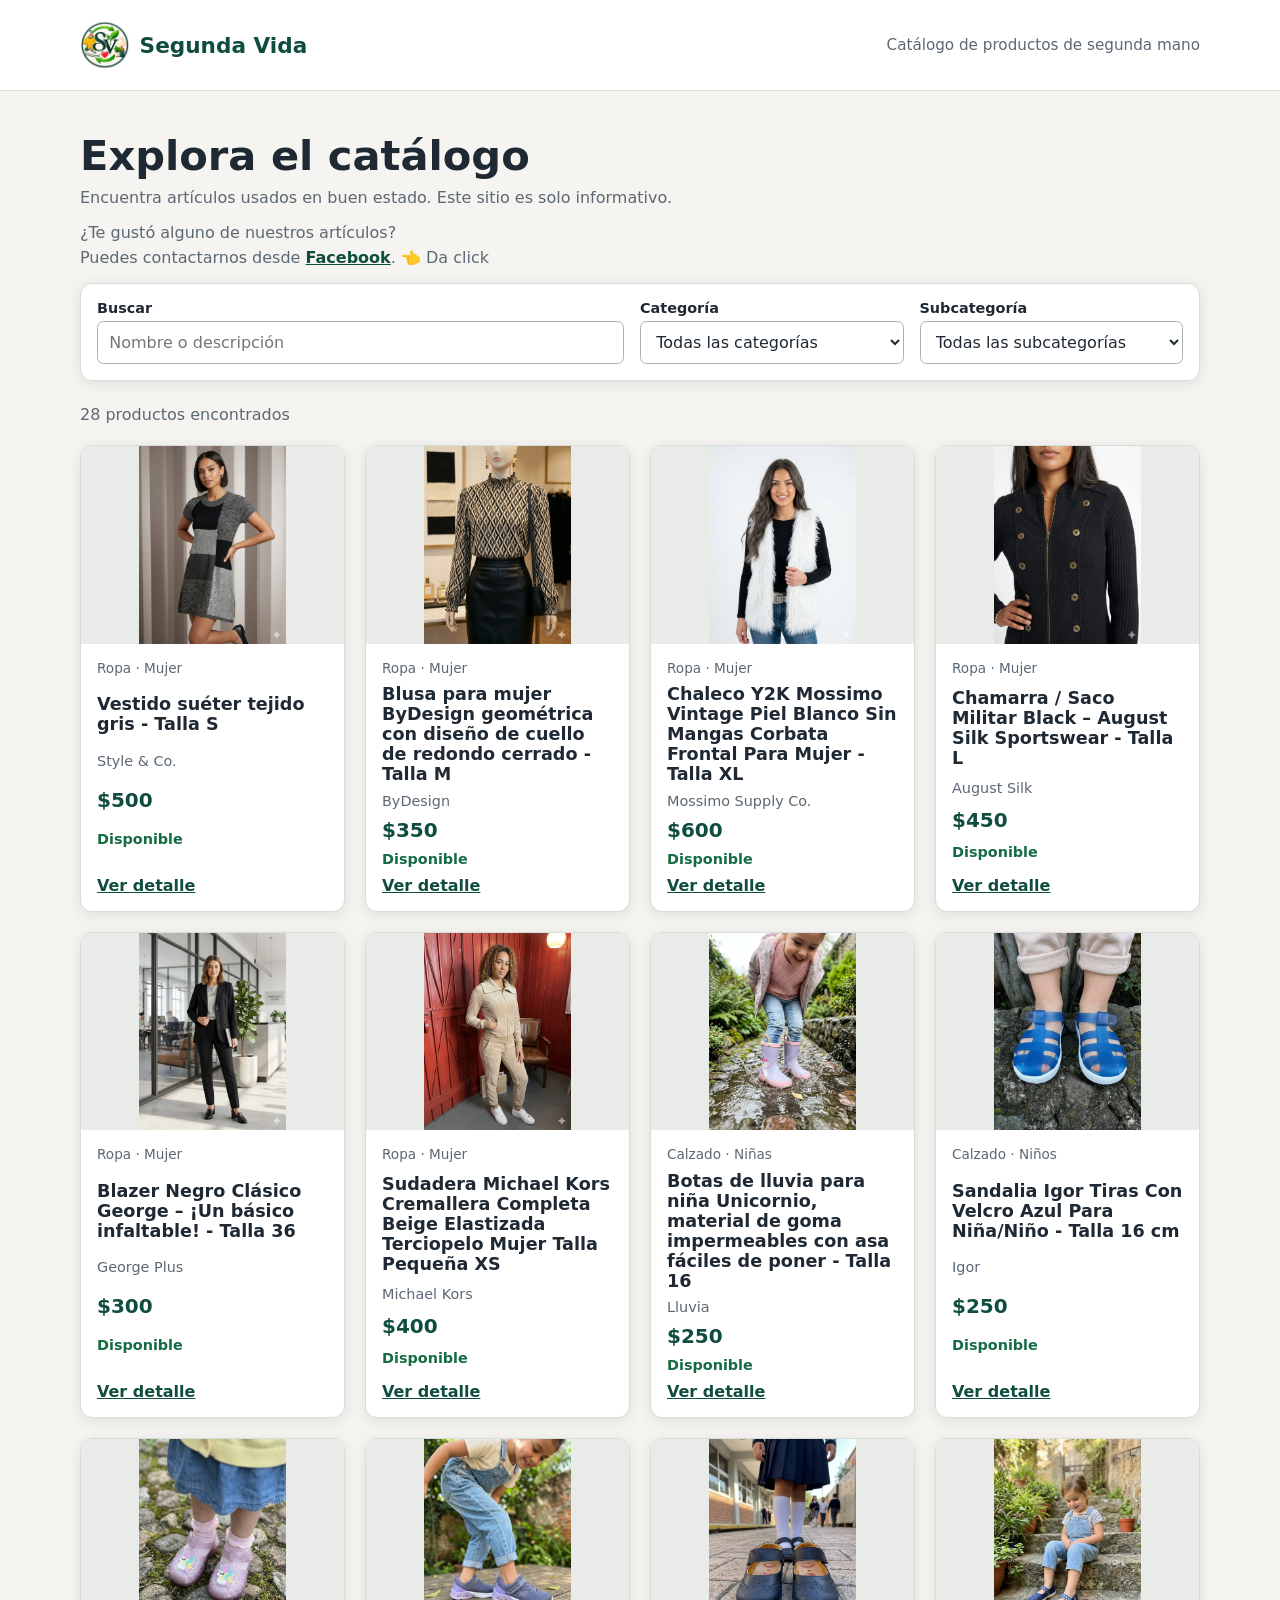
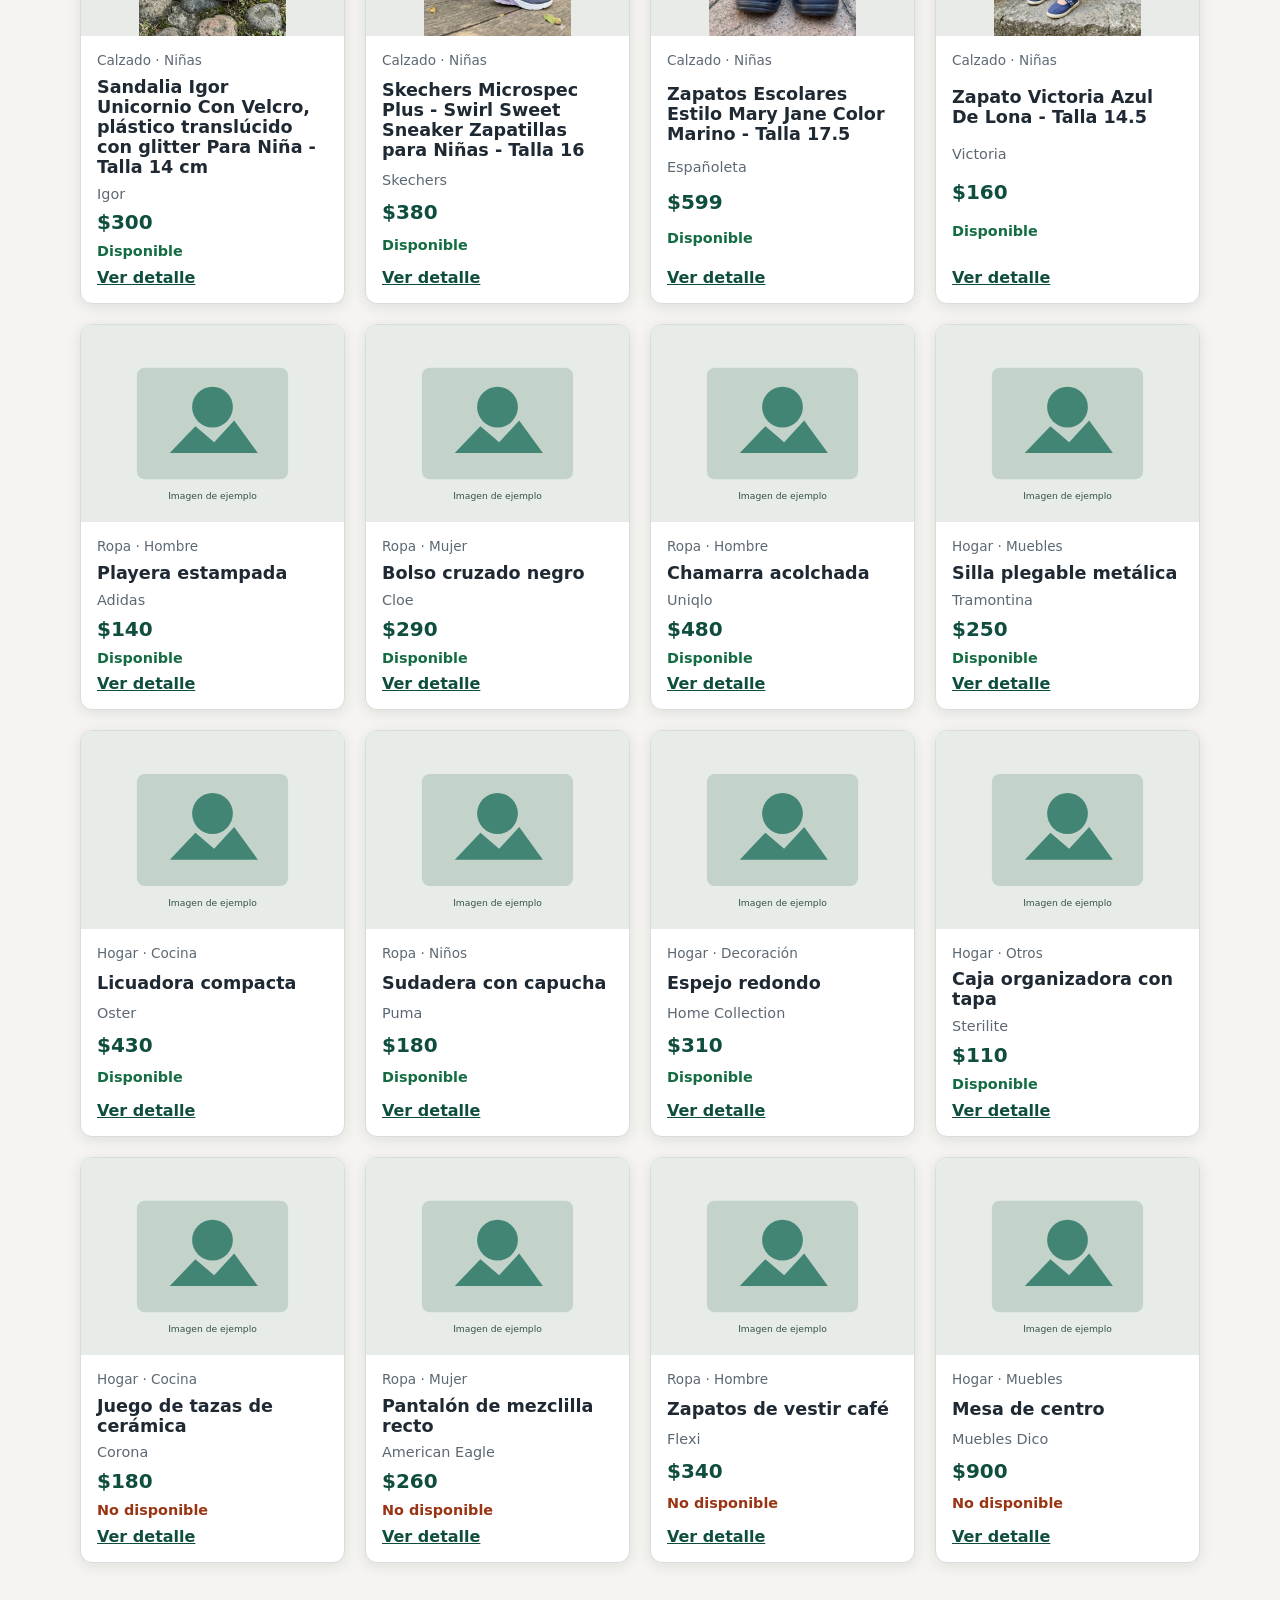
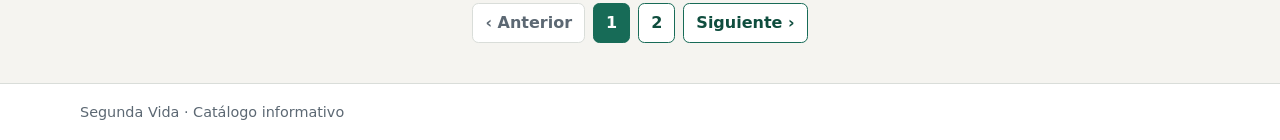
==== index.html @ 4e47a99e "productos" ====
<!doctype html>
<html lang="es">
<head>
  <meta charset="utf-8">
  <meta name="viewport" content="width=device-width, initial-scale=1">
  <title>Segunda Vida | Catálogo</title>
  <link rel="icon" type="image/png" href="images/segunda-vida-favicon-40x40.png">
  <!-- Google tag (gtag.js) -->
  <script async src="https://www.googletagmanager.com/gtag/js?id=G-26D5X0BDH9"></script>
  <script>
    window.dataLayer = window.dataLayer || [];
    function gtag(){dataLayer.push(arguments);}
    gtag('js', new Date());

    gtag('config', 'G-26D5X0BDH9');
  </script>
  <link rel="stylesheet" href="css/styles.css?v=7">
</head>
<body>
<header class="site-header">
  <div class="container header-content">
    <a class="logo brand" href="index.html" aria-label="Segunda Vida, inicio">
      <img src="images/logo4.png" alt="Logo Segunda Vida">
      <span>Segunda Vida</span>
    </a>

    <p class="site-tagline">Catálogo de productos de segunda mano</p>
  </div>
</header>
  <main class="container">
    <section class="catalog-intro" aria-labelledby="catalog-title">
      <h1 id="catalog-title">Explora el catálogo</h1>
      <p>Encuentra artículos usados en buen estado. Este sitio es solo informativo.</p>
      <div id="catalog-contact"></div>
    </section>
    <section class="filters" aria-labelledby="filters-title">
      <h2 id="filters-title" class="visually-hidden">Buscar y filtrar productos</h2>
      <div class="filter-field filter-search"><label for="search">Buscar</label><input id="search" type="search" placeholder="Nombre o descripción" autocomplete="off"></div>
      <div class="filter-field"><label for="category-filter">Categoría</label><select id="category-filter"><option value="">Todas las categorías</option></select></div>
      <div class="filter-field"><label for="subcategory-filter">Subcategoría</label><select id="subcategory-filter"><option value="">Todas las subcategorías</option></select></div>
    </section>
    <p id="results-count" class="results-count" aria-live="polite"></p>
    <section id="product-list" class="product-grid" aria-label="Productos"></section>
    <p id="empty-state" class="empty-state" hidden>No encontramos productos con esos filtros.</p>
    <nav id="pagination" class="pagination" aria-label="Paginación de productos" hidden></nav>
  </main>
  <footer class="site-footer"><div class="container">Segunda Vida · Catálogo informativo</div></footer>
  <script src="js/catalog-data.js?v=7"></script>
  <script src="js/catalog.js?v=7"></script>
</body>
</html>
---- css/styles.css ----
:root { --ink:#1f2933; --muted:#5c6873; --surface:#fff; --background:#f5f4f0; --line:#d9ddd9; --accent:#176b57; --accent-dark:#0f4d3e; --available:#146c43; --unavailable:#9a3412; --radius:.75rem; --shadow:0 3px 14px rgb(31 41 51 / 10%); }
* { box-sizing:border-box; }
html { color:var(--ink); background:var(--background); font-family:system-ui,-apple-system,BlinkMacSystemFont,"Segoe UI",sans-serif; }
body { margin:0; min-width:320px; }
img { display:block; max-width:100%; }
button,input,select { font:inherit; }
.container { width:min(1120px,calc(100% - 2rem)); margin:0 auto; }
.site-header { padding:1.25rem 0; background:var(--surface); border-bottom:1px solid var(--line); }
.header-content { display:flex; gap:1rem; justify-content:space-between; align-items:baseline; flex-wrap:wrap; }
.brand { color:var(--accent-dark); font-size:1.35rem; font-weight:800; text-decoration:none; }
.site-tagline { margin:0; color:var(--muted); font-size:.95rem; }
.catalog-intro { padding:2.5rem 0 1rem; }
h1,h2,h3,p { overflow-wrap:break-word; }
h1 { margin:0 0 .5rem; font-size:clamp(1.8rem,4vw,2.6rem); }
.catalog-intro p { margin:0; color:var(--muted); }
.catalog-intro #catalog-contact { display:grid; gap:.35rem; margin-top:1rem; }
.filters { display:grid; grid-template-columns:2fr 1fr 1fr; gap:1rem; padding:1rem; background:var(--surface); border:1px solid var(--line); border-radius:var(--radius); box-shadow:var(--shadow); }
.filter-field { display:grid; gap:.35rem; }
label { font-size:.9rem; font-weight:700; }
input,select { width:100%; min-height:2.7rem; padding:.55rem .7rem; color:var(--ink); background:var(--surface); border:1px solid #aab4ae; border-radius:.4rem; }
select:disabled { color:var(--muted); background:#eef0ee; }
.results-count { min-height:1.5rem; margin:1.5rem 0 1rem; color:var(--muted); }
.product-grid { display:grid; grid-template-columns:repeat(auto-fill,minmax(220px,1fr)); gap:1.25rem; padding-bottom:2.5rem; }
.product-card { display:flex; flex-direction:column; overflow:hidden; background:var(--surface); border:1px solid var(--line); border-radius:var(--radius); box-shadow:var(--shadow); }
.product-card img { width:100%; aspect-ratio:4/3; object-fit:contain; background:#e9ebe8; }
.card-content { display:grid; gap:.55rem; padding:1rem; height:100%; }
.card-category { margin:0; color:var(--muted); font-size:.85rem; }
.card-title { margin:0; font-size:1.1rem; }
.card-title a { color:inherit; text-decoration:none; }
.product-brand { margin:0; color:var(--muted); font-size:.9rem; }
.price { margin:0; color:var(--accent-dark); font-size:1.25rem; font-weight:800; }
.availability { margin:0; font-size:.9rem; font-weight:700; }
.availability.available { color:var(--available); }
.availability.unavailable { color:var(--unavailable); }
.detail-link { align-self:start; margin-top:auto; color:var(--accent-dark); font-weight:700; }
.empty-state { margin:1rem 0 3rem; padding:1.25rem; background:var(--surface); border-radius:var(--radius); }
.pagination { display:flex; flex-wrap:wrap; justify-content:center; gap:.5rem; margin:0 0 2.5rem; }
.pagination-button { min-height:2.5rem; padding:.45rem .75rem; color:var(--accent-dark); background:var(--surface); border:1px solid var(--accent); border-radius:.4rem; font-weight:700; cursor:pointer; }
.pagination-button:disabled { color:var(--muted); border-color:var(--line); cursor:not-allowed; }
.pagination-button[aria-current="page"] { color:var(--surface); background:var(--accent); }
.site-footer { padding:1.25rem 0; color:var(--muted); background:var(--surface); border-top:1px solid var(--line); font-size:.9rem; }
.product-page { padding-top:1.5rem; padding-bottom:3rem; }
.back-link { display:inline-block; margin-bottom:1.5rem; color:var(--accent-dark); font-weight:700; }
.product-detail { display:grid; grid-template-columns:minmax(0,1.15fr) minmax(260px,.85fr); gap:2rem; padding:1.25rem; background:var(--surface); border:1px solid var(--line); border-radius:var(--radius); box-shadow:var(--shadow); }
.product-info h1 { font-size:clamp(1.7rem,4vw,2.35rem); }
.product-info .price { margin:.75rem 0; font-size:1.55rem; }
.description { line-height:1.6; }
.product-meta { display:grid; gap:.65rem; padding:0; margin:1.5rem 0 0; list-style:none; }
.product-meta strong { display:inline-block; min-width:7rem; }
.product-facebook-link { color:var(--accent-dark); font-weight:700; }
.product-facebook-link[aria-disabled="true"] { color:var(--muted); cursor:not-allowed; }
.product-contact { display:grid; gap:.35rem; margin-top:1.5rem; padding-top:1.25rem; border-top:1px solid var(--line); }
.product-contact p { margin:0; font-weight:700; }
.product-contact a,.catalog-intro #catalog-contact a { color:var(--accent-dark); font-weight:700; }
.not-found { padding:1.5rem; background:var(--surface); border:1px solid var(--line); border-radius:var(--radius); }
.carousel { position:relative; user-select:none; touch-action:pan-y; }
.carousel-image { width:100%; aspect-ratio:4/3; object-fit:contain; background:#e9ebe8; border-radius:.5rem; }
.carousel-controls { display:flex; justify-content:space-between; gap:1rem; margin-top:.75rem; }
.carousel-button,.indicator { cursor:pointer; }
.carousel-button { min-height:2.75rem; padding:.5rem .85rem; color:var(--accent-dark); background:var(--surface); border:1px solid var(--accent); border-radius:.4rem; font-weight:700; }
.carousel-indicators { display:flex; flex-wrap:wrap; justify-content:center; gap:.45rem; margin-top:.85rem; }
.indicator { width:.8rem; height:.8rem; padding:0; background:#b6c0bb; border:0; border-radius:50%; }
.indicator[aria-current="true"] { background:var(--accent); transform:scale(1.2); }
:focus-visible { outline:3px solid #e18c24; outline-offset:3px; }
.visually-hidden { position:absolute; width:1px; height:1px; padding:0; margin:-1px; overflow:hidden; clip:rect(0,0,0,0); white-space:nowrap; border:0; }
.logo {
    display: flex;
    align-items: center;
    gap: .6rem;
    text-decoration: none;
}

.logo img {
    width: 50px;
    height: 50px;
    object-fit: contain;
}

.logo span {
    font-weight: 700;
}

.header-content {
    display: flex;
    align-items: center;
    justify-content: space-between;
}

.site-tagline {
    margin: 0;
}
@media (max-width:700px) { .filters,.product-detail { grid-template-columns:1fr; }.header-content { align-items:flex-start; flex-direction:column; gap:.25rem; }.product-detail { gap:1.5rem; } }
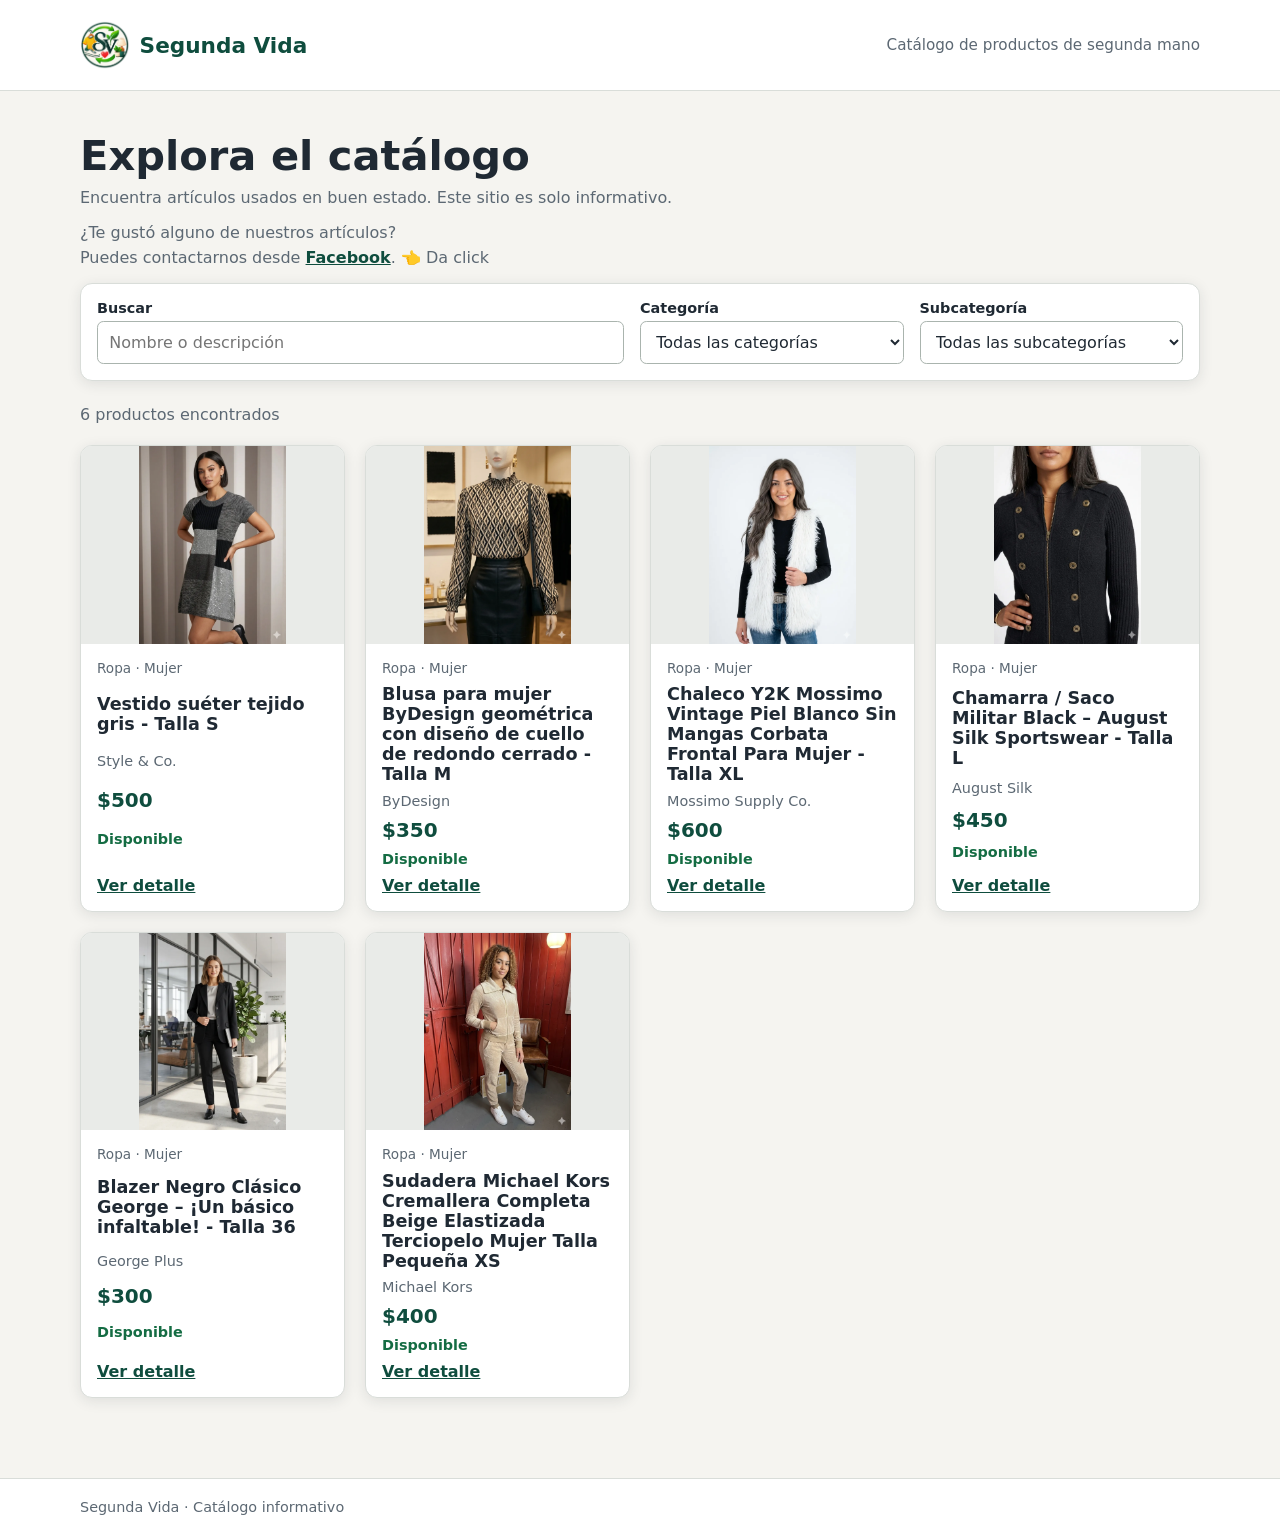
==== commit 6892625e: "productos" ====
--- a/index.html
+++ b/index.html
@@ -14,7 +14,7 @@
 
     gtag('config', 'G-26D5X0BDH9');
   </script>
-  <link rel="stylesheet" href="css/styles.css?v=7">
+  <link rel="stylesheet" href="css/styles.css?v=8">
 </head>
 <body>
 <header class="site-header">
@@ -45,7 +45,7 @@
     <nav id="pagination" class="pagination" aria-label="Paginación de productos" hidden></nav>
   </main>
   <footer class="site-footer"><div class="container">Segunda Vida · Catálogo informativo</div></footer>
-  <script src="js/catalog-data.js?v=7"></script>
-  <script src="js/catalog.js?v=7"></script>
+  <script src="js/catalog-data.js?v=8"></script>
+  <script src="js/catalog.js?v=8"></script>
 </body>
 </html>
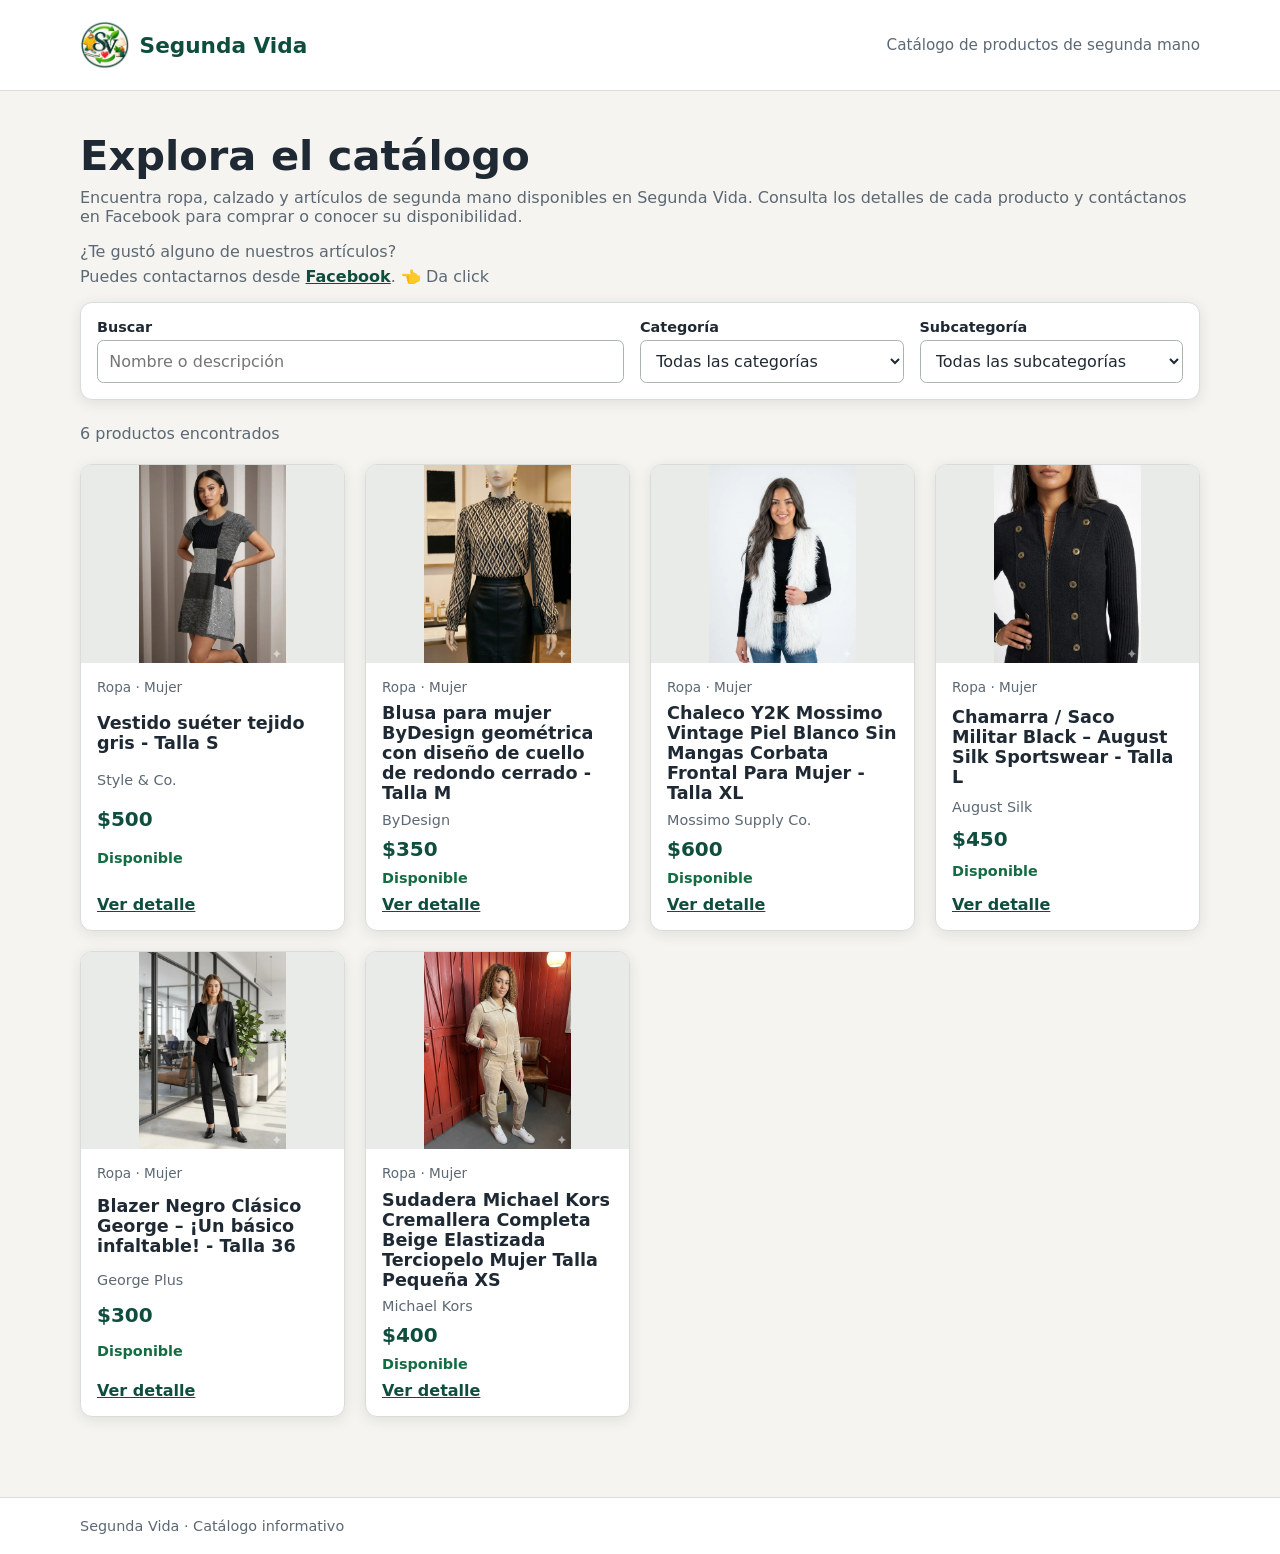
==== commit 4fcd67c7: "productos" ====
--- a/index.html
+++ b/index.html
@@ -3,8 +3,27 @@
 <head>
   <meta charset="utf-8">
   <meta name="viewport" content="width=device-width, initial-scale=1">
-  <title>Segunda Vida | Catálogo</title>
+
+  <title>Segunda Vida | Ropa, calzado y artículos de segunda mano</title>
+
+  <meta
+          name="description"
+          content="Segunda Vida: catálogo de ropa, calzado y artículos de segunda mano. Consulta productos disponibles y contáctanos en Facebook para comprar."
+  >
+
+  <link rel="canonical" href="https://reyko.site/">
+
   <link rel="icon" type="image/png" href="images/segunda-vida-favicon-40x40.png">
+
+  <!-- Open Graph -->
+  <meta property="og:type" content="website">
+  <meta property="og:site_name" content="Segunda Vida">
+  <meta property="og:title" content="Segunda Vida | Ropa, calzado y artículos de segunda mano">
+  <meta property="og:description" content="Catálogo de ropa, calzado y artículos de segunda mano. Consulta productos disponibles y contáctanos en Facebook.">
+  <meta property="og:url" content="https://reyko.site/">
+  <meta property="og:image" content="https://reyko.site/images/logo4.png">
+  <meta property="og:locale" content="es_MX">
+
   <!-- Google tag (gtag.js) -->
   <script async src="https://www.googletagmanager.com/gtag/js?id=G-26D5X0BDH9"></script>
   <script>
@@ -14,8 +33,10 @@
 
     gtag('config', 'G-26D5X0BDH9');
   </script>
+
   <link rel="stylesheet" href="css/styles.css?v=8">
 </head>
+
 <body>
 <header class="site-header">
   <div class="container header-content">
@@ -27,25 +48,60 @@
     <p class="site-tagline">Catálogo de productos de segunda mano</p>
   </div>
 </header>
-  <main class="container">
-    <section class="catalog-intro" aria-labelledby="catalog-title">
-      <h1 id="catalog-title">Explora el catálogo</h1>
-      <p>Encuentra artículos usados en buen estado. Este sitio es solo informativo.</p>
-      <div id="catalog-contact"></div>
-    </section>
-    <section class="filters" aria-labelledby="filters-title">
-      <h2 id="filters-title" class="visually-hidden">Buscar y filtrar productos</h2>
-      <div class="filter-field filter-search"><label for="search">Buscar</label><input id="search" type="search" placeholder="Nombre o descripción" autocomplete="off"></div>
-      <div class="filter-field"><label for="category-filter">Categoría</label><select id="category-filter"><option value="">Todas las categorías</option></select></div>
-      <div class="filter-field"><label for="subcategory-filter">Subcategoría</label><select id="subcategory-filter"><option value="">Todas las subcategorías</option></select></div>
-    </section>
-    <p id="results-count" class="results-count" aria-live="polite"></p>
-    <section id="product-list" class="product-grid" aria-label="Productos"></section>
-    <p id="empty-state" class="empty-state" hidden>No encontramos productos con esos filtros.</p>
-    <nav id="pagination" class="pagination" aria-label="Paginación de productos" hidden></nav>
-  </main>
-  <footer class="site-footer"><div class="container">Segunda Vida · Catálogo informativo</div></footer>
-  <script src="js/catalog-data.js?v=8"></script>
-  <script src="js/catalog.js?v=8"></script>
+
+<main class="container">
+  <section class="catalog-intro" aria-labelledby="catalog-title">
+    <h1 id="catalog-title">Explora el catálogo</h1>
+    <p>
+      Encuentra ropa, calzado y artículos de segunda mano disponibles en Segunda Vida.
+      Consulta los detalles de cada producto y contáctanos en Facebook para comprar
+      o conocer su disponibilidad.
+    </p>
+    <div id="catalog-contact"></div>
+  </section>
+
+  <section class="filters" aria-labelledby="filters-title">
+    <h2 id="filters-title" class="visually-hidden">Buscar y filtrar productos</h2>
+
+    <div class="filter-field filter-search">
+      <label for="search">Buscar</label>
+      <input id="search" type="search" placeholder="Nombre o descripción" autocomplete="off">
+    </div>
+
+    <div class="filter-field">
+      <label for="category-filter">Categoría</label>
+      <select id="category-filter">
+        <option value="">Todas las categorías</option>
+      </select>
+    </div>
+
+    <div class="filter-field">
+      <label for="subcategory-filter">Subcategoría</label>
+      <select id="subcategory-filter">
+        <option value="">Todas las subcategorías</option>
+      </select>
+    </div>
+  </section>
+
+  <p id="results-count" class="results-count" aria-live="polite"></p>
+
+  <section id="product-list" class="product-grid" aria-label="Productos"></section>
+
+  <p id="empty-state" class="empty-state" hidden>
+    No encontramos productos con esos filtros.
+  </p>
+
+  <nav id="pagination" class="pagination" aria-label="Paginación de productos" hidden></nav>
+</main>
+
+<footer class="site-footer">
+  <div class="container">
+    Segunda Vida · Catálogo informativo
+  </div>
+</footer>
+
+<script src="js/catalog-data.js?v=8"></script>
+<script src="js/catalog.js?v=8"></script>
+
 </body>
-</html>
+</html>
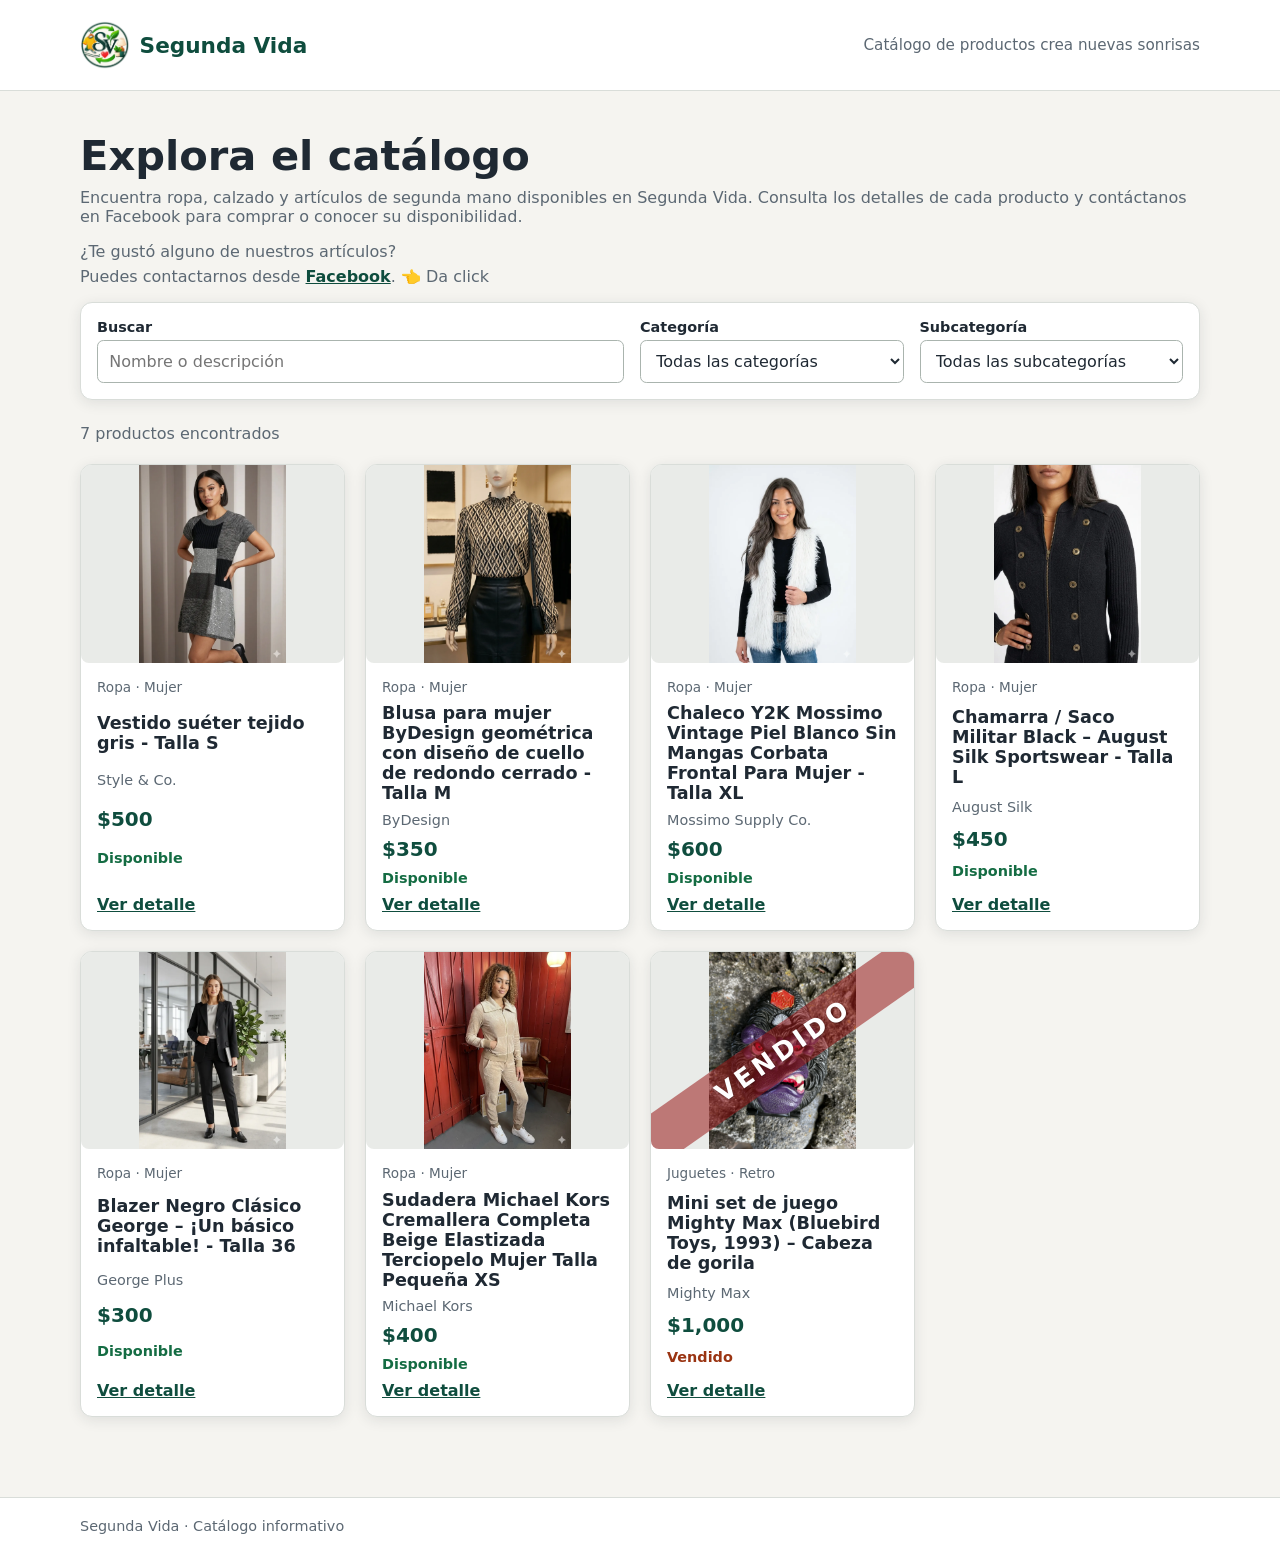
==== commit 9ddb4d77: "gorila" ====
--- a/index.html
+++ b/index.html
@@ -34,7 +34,7 @@
     gtag('config', 'G-26D5X0BDH9');
   </script>
 
-  <link rel="stylesheet" href="css/styles.css?v=8">
+  <link rel="stylesheet" href="css/styles.css?v=10">
 </head>
 
 <body>
@@ -45,7 +45,7 @@
       <span>Segunda Vida</span>
     </a>
 
-    <p class="site-tagline">Catálogo de productos de segunda mano</p>
+    <p class="site-tagline">Catálogo de productos crea nuevas sonrisas</p>
   </div>
 </header>
 
@@ -100,8 +100,8 @@
   </div>
 </footer>
 
-<script src="js/catalog-data.js?v=8"></script>
-<script src="js/catalog.js?v=8"></script>
+<script src="js/catalog-data.js?v=10"></script>
+<script src="js/catalog.js?v=10"></script>
 
 </body>
 </html>
--- a/css/styles.css
+++ b/css/styles.css
@@ -23,6 +23,8 @@
 .product-grid { display:grid; grid-template-columns:repeat(auto-fill,minmax(220px,1fr)); gap:1.25rem; padding-bottom:2.5rem; }
 .product-card { display:flex; flex-direction:column; overflow:hidden; background:var(--surface); border:1px solid var(--line); border-radius:var(--radius); box-shadow:var(--shadow); }
 .product-card img { width:100%; aspect-ratio:4/3; object-fit:contain; background:#e9ebe8; }
+.product-image-frame { position:relative; overflow:hidden; flex-shrink:0; border-radius:.5rem; }
+.product-image-frame.is-sold::after { content:"Vendido"; position:absolute; top:50%; left:50%; width:150%; padding:.55rem 0; transform:translate(-50%,-50%) rotate(-35deg); background:rgb(153 27 27 / 55%); color:#fff; text-align:center; text-transform:uppercase; font-size:clamp(1rem,3vw,1.6rem); font-weight:800; letter-spacing:.15em; text-shadow:0 1px 2px rgb(0 0 0 / 35%); pointer-events:none; }
 .card-content { display:grid; gap:.55rem; padding:1rem; height:100%; }
 .card-category { margin:0; color:var(--muted); font-size:.85rem; }
 .card-title { margin:0; font-size:1.1rem; }
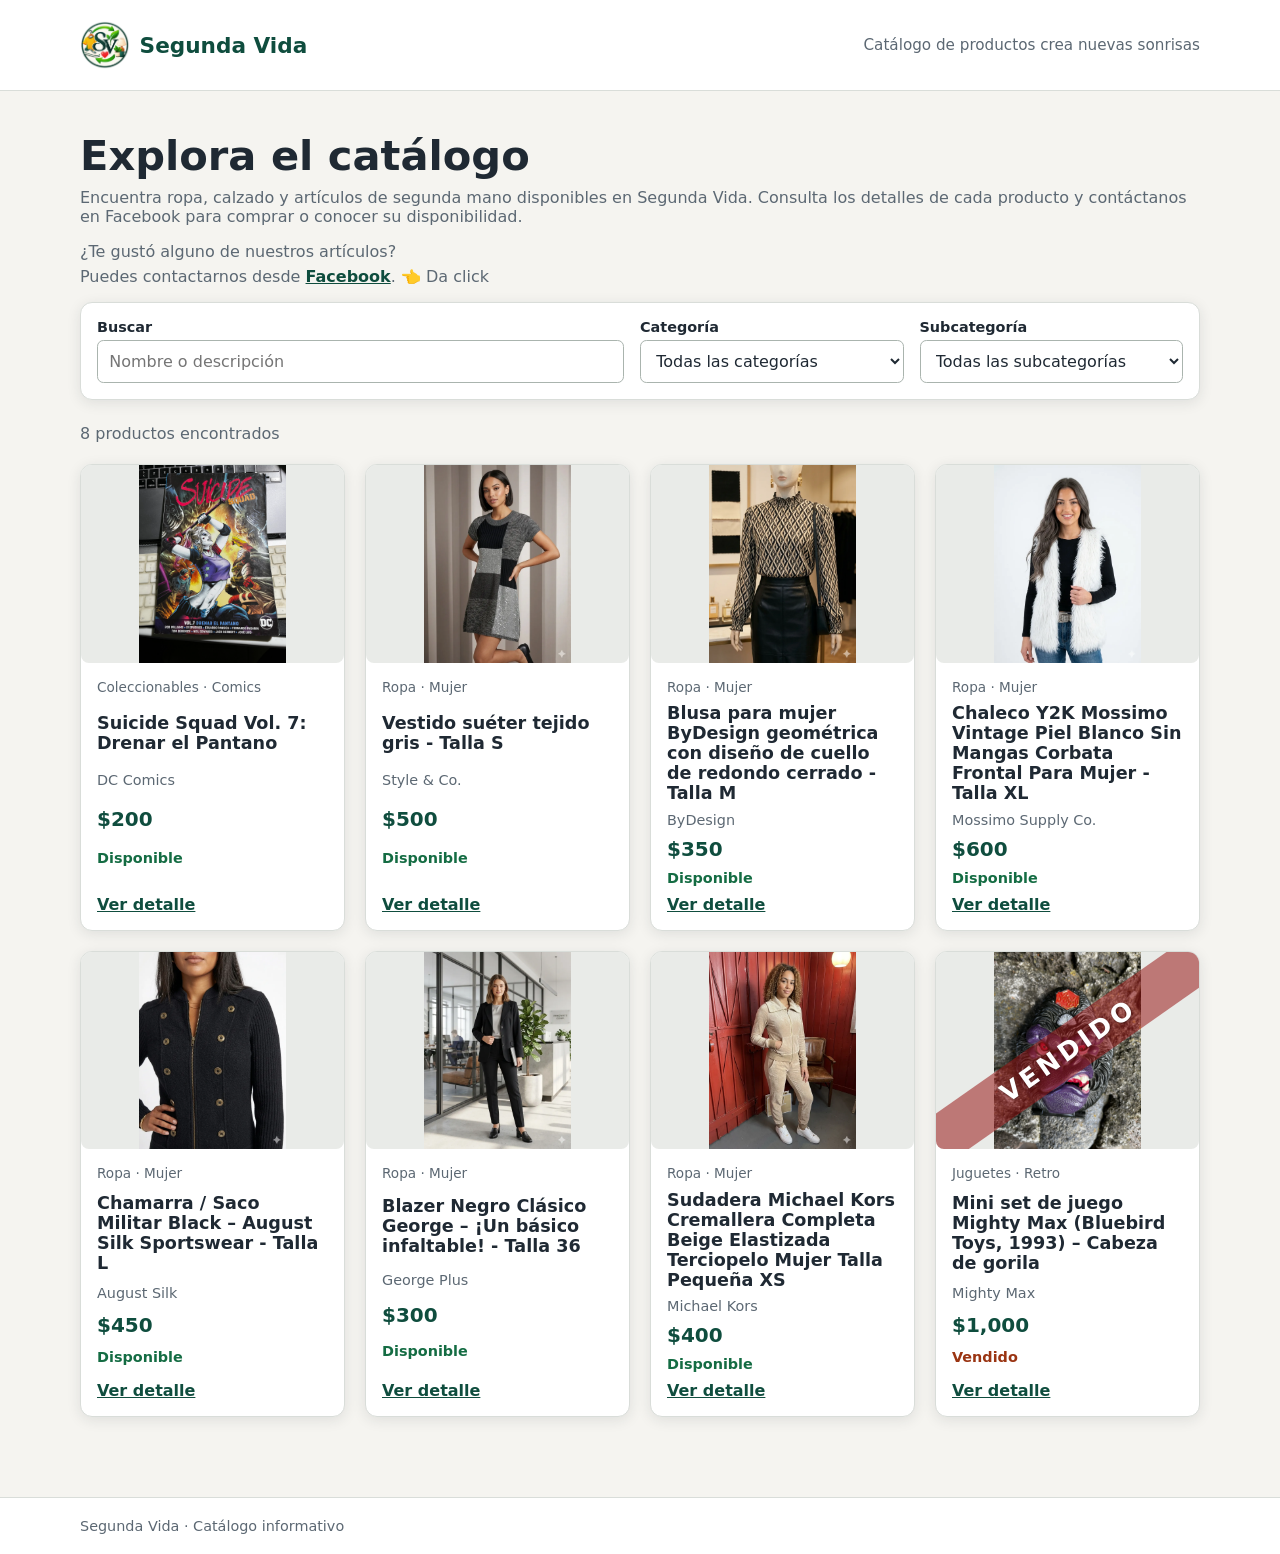
==== commit 2f819ce7: "por pagina" ====
--- a/index.html
+++ b/index.html
@@ -101,7 +101,7 @@
 </footer>
 
 <script src="js/catalog-data.js?v=10"></script>
-<script src="js/catalog.js?v=10"></script>
+<script src="js/catalog.js?v=11"></script>
 
 </body>
 </html>
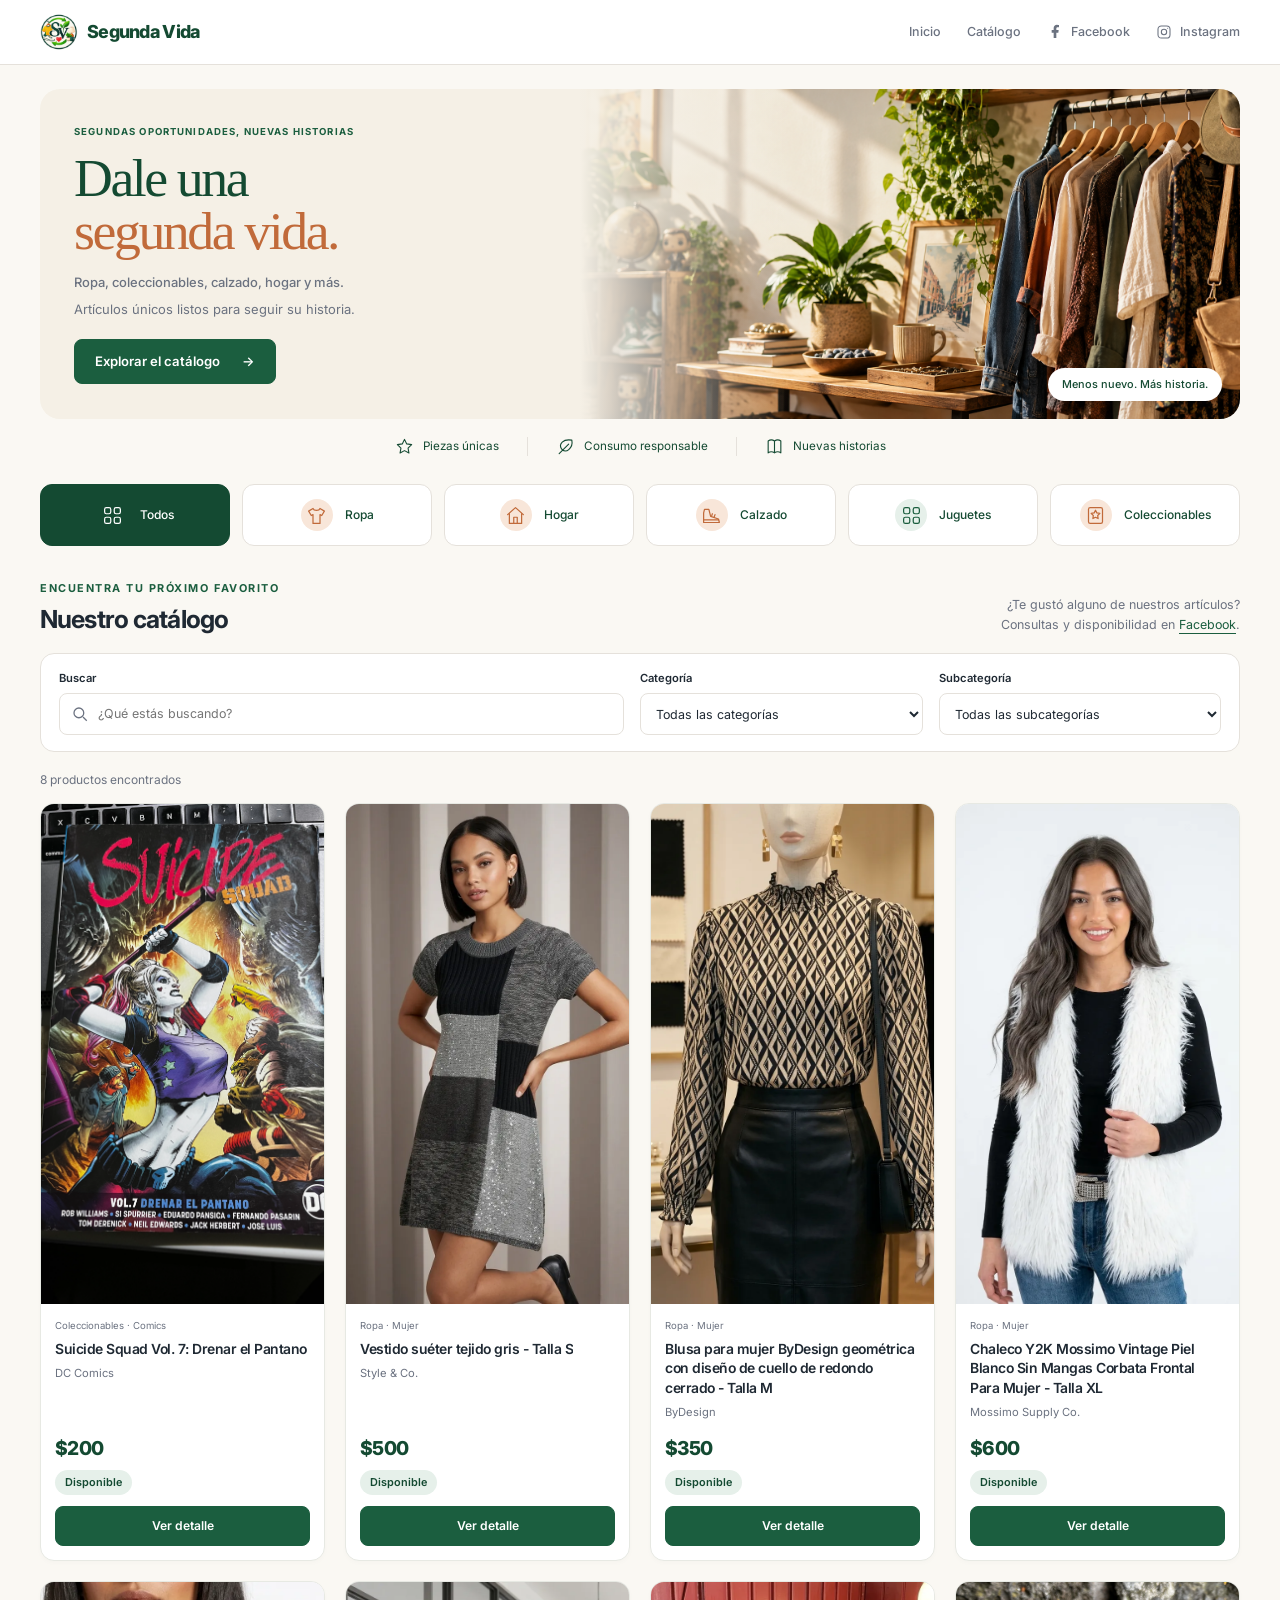
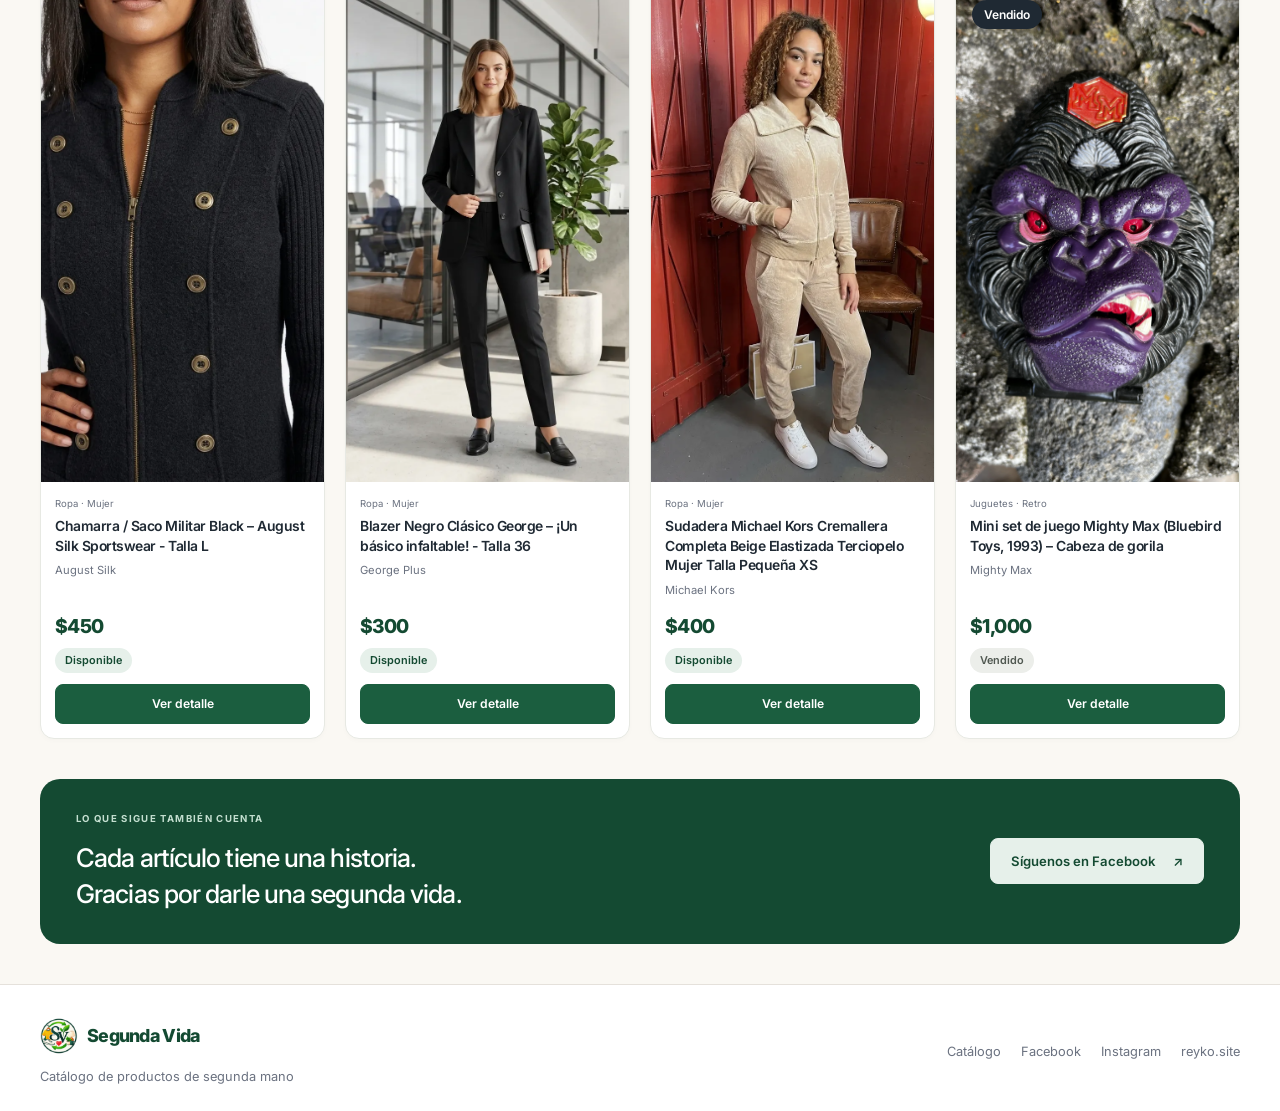
==== commit 2d488867: "rediseño" ====
--- a/index.html
+++ b/index.html
@@ -13,7 +13,7 @@
 
   <link rel="canonical" href="https://reyko.site/">
 
-  <link rel="icon" type="image/png" href="images/segunda-vida-favicon-40x40.png">
+  <link rel="icon" type="image/png" href="/images/segunda-vida-favicon-40x40.png">
 
   <!-- Open Graph -->
   <meta property="og:type" content="website">
@@ -34,38 +34,39 @@
     gtag('config', 'G-26D5X0BDH9');
   </script>
 
-  <link rel="stylesheet" href="css/styles.css?v=10">
+  <link rel="stylesheet" href="/css/styles.css?v=21">
+  <link rel="preconnect" href="https://fonts.googleapis.com">
+  <link rel="preconnect" href="https://fonts.gstatic.com" crossorigin>
+  <link href="https://fonts.googleapis.com/css2?family=Inter:wght@400;500;600;700;800&display=swap" rel="stylesheet">
+  <script src="/js/layout.js?v=15" defer></script>
 </head>
 
-<body>
-<header class="site-header">
-  <div class="container header-content">
-    <a class="logo brand" href="index.html" aria-label="Segunda Vida, inicio">
-      <img src="images/logo4.png" alt="Logo Segunda Vida">
-      <span>Segunda Vida</span>
-    </a>
+<body class="home">
+<div id="site-header"></div>
 
-    <p class="site-tagline">Catálogo de productos crea nuevas sonrisas</p>
-  </div>
-</header>
-
-<main class="container">
+<main id="contenido" class="container">
   <section class="catalog-intro" aria-labelledby="catalog-title">
-    <h1 id="catalog-title">Explora el catálogo</h1>
-    <p>
-      Encuentra ropa, calzado y artículos de segunda mano disponibles en Segunda Vida.
-      Consulta los detalles de cada producto y contáctanos en Facebook para comprar
-      o conocer su disponibilidad.
-    </p>
-    <div id="catalog-contact"></div>
+    <div class="hero-copy"><p class="eyebrow">SEGUNDAS OPORTUNIDADES, NUEVAS HISTORIAS</p>
+      <h1 id="catalog-title">Dale una<br><span>segunda vida.</span></h1>
+      <p class="hero-subtitle">Ropa, coleccionables, calzado, hogar y más.</p>
+      <p>Artículos únicos listos para seguir su historia.</p>
+      <a class="button" href="#catalogo">Explorar el catálogo <span aria-hidden="true">→</span></a>
+    </div>
+    <div class="hero-visual"><img src="/images/hero.png" alt="Ropa en rack, plantas, accesorios y objetos decorativos en un ambiente de segunda mano" width="1937" height="812"><span class="hero-note">Menos nuevo. Más historia.</span></div>
   </section>
+  <div class="benefits" data-site-benefits></div>
+  <section class="category-showcase" aria-label="Filtrar por categoría" hidden>
+    <ul id="category-shortcuts"></ul>
+    <template id="category-icons"><svg data-category-icon="Ropa" viewBox="0 0 24 24" fill="none" stroke="currentColor" stroke-width="1.4" stroke-linecap="round" stroke-linejoin="round"><path d="m8 4-5 3 3 5 2-1v10h8V11l2 1 3-5-5-3c-1 3-7 3-8 0Z"/></svg><svg data-category-icon="Calzado" viewBox="0 0 24 24" fill="none" stroke="currentColor" stroke-width="1.4" stroke-linecap="round" stroke-linejoin="round"><path d="M4 5h5l2 8 9 3 1 4H3V9Z"/><path d="m12 13 1-3m2 4 1-3M3 17h17"/></svg><svg data-category-icon="Coleccionables" viewBox="0 0 24 24" fill="none" stroke="currentColor" stroke-width="1.4" stroke-linecap="round" stroke-linejoin="round"><rect x="4" y="3" width="16" height="18" rx="2"/><path d="m12 6 1.5 3 3.5.5-2.5 2.5.5 3.5-3-1.5-3 1.5.5-3.5L7 9.5l3.5-.5Z"/></svg><svg data-category-icon="Hogar" viewBox="0 0 24 24" fill="none" stroke="currentColor" stroke-width="1.4" stroke-linecap="round" stroke-linejoin="round"><path d="m3 11 9-8 9 8M5 10v11h14V10M10 21v-7h4v7"/></svg><svg data-category-icon="default" viewBox="0 0 24 24" fill="none" stroke="currentColor" stroke-width="1.4" stroke-linecap="round" stroke-linejoin="round"><rect x="3" y="3" width="7" height="7" rx="2"/><rect x="14" y="3" width="7" height="7" rx="2"/><rect x="3" y="14" width="7" height="7" rx="2"/><rect x="14" y="14" width="7" height="7" rx="2"/></svg></template>
+  </section>
+  <div class="catalog-heading" id="catalogo" tabindex="-1"><div><p class="eyebrow">ENCUENTRA TU PRÓXIMO FAVORITO</p><h2>Nuestro catálogo</h2></div><div id="catalog-contact"></div></div>
 
   <section class="filters" aria-labelledby="filters-title">
     <h2 id="filters-title" class="visually-hidden">Buscar y filtrar productos</h2>
 
     <div class="filter-field filter-search">
       <label for="search">Buscar</label>
-      <input id="search" type="search" placeholder="Nombre o descripción" autocomplete="off">
+      <div class="search-control"><svg viewBox="0 0 24 24" fill="none" stroke="currentColor" stroke-width="1.7" aria-hidden="true"><circle cx="10.5" cy="10.5" r="6.5"/><path d="m16 16 5 5"/></svg><input id="search" type="search" placeholder="¿Qué estás buscando?" autocomplete="off"></div>
     </div>
 
     <div class="filter-field">
@@ -92,16 +93,17 @@
   </p>
 
   <nav id="pagination" class="pagination" aria-label="Paginación de productos" hidden></nav>
+  <section class="brand-story" aria-labelledby="brand-story-title">
+    <div><p class="eyebrow">LO QUE SIGUE TAMBIÉN CUENTA</p><h2 id="brand-story-title">Cada artículo tiene una historia.<br>Gracias por darle una segunda vida.</h2></div>
+    <a class="button button-light" data-social="facebookUrl" target="_blank" rel="noopener noreferrer">Síguenos en Facebook <span aria-hidden="true">↗</span></a>
+  </section>
 </main>
 
-<footer class="site-footer">
-  <div class="container">
-    Segunda Vida · Catálogo informativo
-  </div>
-</footer>
+<div id="site-footer"></div>
 
-<script src="js/catalog-data.js?v=10"></script>
-<script src="js/catalog.js?v=11"></script>
+<script src="/js/catalog-data.js?v=14"></script>
+<script src="/js/catalog.js?v=21"></script>
+
 
 </body>
 </html>
--- a/css/styles.css
+++ b/css/styles.css
@@ -1,94 +1,269 @@
-:root { --ink:#1f2933; --muted:#5c6873; --surface:#fff; --background:#f5f4f0; --line:#d9ddd9; --accent:#176b57; --accent-dark:#0f4d3e; --available:#146c43; --unavailable:#9a3412; --radius:.75rem; --shadow:0 3px 14px rgb(31 41 51 / 10%); }
+/* Variables */
+:root { --brand:#145c49; --brand-dark:#0f493b; --brand-light:#e8f3ee; --background:#f6f4ef; --surface:#fff; --text:#202830; --text-muted:#66707a; --border:#dfe3df; --radius-sm:8px; --radius-md:14px; --radius-lg:20px; --shadow:0 6px 20px rgb(32 40 48 / 5%); }
+/* Paleta del home: las fichas conservan su tema actual. */
+.home {
+  --brand:#1B5E3F;
+  --brand-dark:#144A32;
+  --brand-light:#E6F0EA;
+  --accent:#C16A3A;
+  --accent-light:#F8E6D9;
+  --background:#FAF8F3;
+  --surface:#FFFFFF;
+  --text:#1F2933;
+  --text-muted:#6B7280;
+  --border:#E5E1DB;
+  --hero-background:#F5F0E6;
+  --hero-transparent:rgb(245 240 230 / 0%);
+  --hero-font:Georgia,"Times New Roman",serif;
+  --hero-label-shadow:0 3px 12px rgb(31 41 51 / 7%);
+  background:var(--background);
+  color:var(--text);
+}
+/* Reset and base */
 * { box-sizing:border-box; }
-html { color:var(--ink); background:var(--background); font-family:system-ui,-apple-system,BlinkMacSystemFont,"Segoe UI",sans-serif; }
-body { margin:0; min-width:320px; }
+html { color:var(--text); background:var(--background); font-family:Inter,system-ui,sans-serif; scroll-padding-top:100px; }
+body { margin:0; line-height:1.6; }
 img { display:block; max-width:100%; }
+a { color:var(--brand); text-underline-offset:4px; }
 button,input,select { font:inherit; }
-.container { width:min(1120px,calc(100% - 2rem)); margin:0 auto; }
-.site-header { padding:1.25rem 0; background:var(--surface); border-bottom:1px solid var(--line); }
-.header-content { display:flex; gap:1rem; justify-content:space-between; align-items:baseline; flex-wrap:wrap; }
-.brand { color:var(--accent-dark); font-size:1.35rem; font-weight:800; text-decoration:none; }
-.site-tagline { margin:0; color:var(--muted); font-size:.95rem; }
-.catalog-intro { padding:2.5rem 0 1rem; }
-h1,h2,h3,p { overflow-wrap:break-word; }
-h1 { margin:0 0 .5rem; font-size:clamp(1.8rem,4vw,2.6rem); }
-.catalog-intro p { margin:0; color:var(--muted); }
-.catalog-intro #catalog-contact { display:grid; gap:.35rem; margin-top:1rem; }
-.filters { display:grid; grid-template-columns:2fr 1fr 1fr; gap:1rem; padding:1rem; background:var(--surface); border:1px solid var(--line); border-radius:var(--radius); box-shadow:var(--shadow); }
-.filter-field { display:grid; gap:.35rem; }
-label { font-size:.9rem; font-weight:700; }
-input,select { width:100%; min-height:2.7rem; padding:.55rem .7rem; color:var(--ink); background:var(--surface); border:1px solid #aab4ae; border-radius:.4rem; }
-select:disabled { color:var(--muted); background:#eef0ee; }
-.results-count { min-height:1.5rem; margin:1.5rem 0 1rem; color:var(--muted); }
-.product-grid { display:grid; grid-template-columns:repeat(auto-fill,minmax(220px,1fr)); gap:1.25rem; padding-bottom:2.5rem; }
-.product-card { display:flex; flex-direction:column; overflow:hidden; background:var(--surface); border:1px solid var(--line); border-radius:var(--radius); box-shadow:var(--shadow); }
-.product-card img { width:100%; aspect-ratio:4/3; object-fit:contain; background:#e9ebe8; }
-.product-image-frame { position:relative; overflow:hidden; flex-shrink:0; border-radius:.5rem; }
-.product-image-frame.is-sold::after { content:"Vendido"; position:absolute; top:50%; left:50%; width:150%; padding:.55rem 0; transform:translate(-50%,-50%) rotate(-35deg); background:rgb(153 27 27 / 55%); color:#fff; text-align:center; text-transform:uppercase; font-size:clamp(1rem,3vw,1.6rem); font-weight:800; letter-spacing:.15em; text-shadow:0 1px 2px rgb(0 0 0 / 35%); pointer-events:none; }
-.card-content { display:grid; gap:.55rem; padding:1rem; height:100%; }
-.card-category { margin:0; color:var(--muted); font-size:.85rem; }
-.card-title { margin:0; font-size:1.1rem; }
-.card-title a { color:inherit; text-decoration:none; }
-.product-brand { margin:0; color:var(--muted); font-size:.9rem; }
-.price { margin:0; color:var(--accent-dark); font-size:1.25rem; font-weight:800; }
-.availability { margin:0; font-size:.9rem; font-weight:700; }
-.availability.available { color:var(--available); }
-.availability.unavailable { color:var(--unavailable); }
-.detail-link { align-self:start; margin-top:auto; color:var(--accent-dark); font-weight:700; }
-.empty-state { margin:1rem 0 3rem; padding:1.25rem; background:var(--surface); border-radius:var(--radius); }
-.pagination { display:flex; flex-wrap:wrap; justify-content:center; gap:.5rem; margin:0 0 2.5rem; }
-.pagination-button { min-height:2.5rem; padding:.45rem .75rem; color:var(--accent-dark); background:var(--surface); border:1px solid var(--accent); border-radius:.4rem; font-weight:700; cursor:pointer; }
-.pagination-button:disabled { color:var(--muted); border-color:var(--line); cursor:not-allowed; }
-.pagination-button[aria-current="page"] { color:var(--surface); background:var(--accent); }
-.site-footer { padding:1.25rem 0; color:var(--muted); background:var(--surface); border-top:1px solid var(--line); font-size:.9rem; }
-.product-page { padding-top:1.5rem; padding-bottom:3rem; }
-.back-link { display:inline-block; margin-bottom:1.5rem; color:var(--accent-dark); font-weight:700; }
-.product-detail { display:grid; grid-template-columns:minmax(0,1.15fr) minmax(260px,.85fr); gap:2rem; padding:1.25rem; background:var(--surface); border:1px solid var(--line); border-radius:var(--radius); box-shadow:var(--shadow); }
-.product-info h1 { font-size:clamp(1.7rem,4vw,2.35rem); }
-.product-info .price { margin:.75rem 0; font-size:1.55rem; }
-.description { line-height:1.6; }
-.product-meta { display:grid; gap:.65rem; padding:0; margin:1.5rem 0 0; list-style:none; }
-.product-meta strong { display:inline-block; min-width:7rem; }
-.product-facebook-link { color:var(--accent-dark); font-weight:700; }
-.product-facebook-link[aria-disabled="true"] { color:var(--muted); cursor:not-allowed; }
-.product-contact { display:grid; gap:.35rem; margin-top:1.5rem; padding-top:1.25rem; border-top:1px solid var(--line); }
-.product-contact p { margin:0; font-weight:700; }
-.product-contact a,.catalog-intro #catalog-contact a { color:var(--accent-dark); font-weight:700; }
-.not-found { padding:1.5rem; background:var(--surface); border:1px solid var(--line); border-radius:var(--radius); }
-.carousel { position:relative; user-select:none; touch-action:pan-y; }
-.carousel-image { width:100%; aspect-ratio:4/3; object-fit:contain; background:#e9ebe8; border-radius:.5rem; }
-.carousel-controls { display:flex; justify-content:space-between; gap:1rem; margin-top:.75rem; }
-.carousel-button,.indicator { cursor:pointer; }
-.carousel-button { min-height:2.75rem; padding:.5rem .85rem; color:var(--accent-dark); background:var(--surface); border:1px solid var(--accent); border-radius:.4rem; font-weight:700; }
-.carousel-indicators { display:flex; flex-wrap:wrap; justify-content:center; gap:.45rem; margin-top:.85rem; }
-.indicator { width:.8rem; height:.8rem; padding:0; background:#b6c0bb; border:0; border-radius:50%; }
-.indicator[aria-current="true"] { background:var(--accent); transform:scale(1.2); }
-:focus-visible { outline:3px solid #e18c24; outline-offset:3px; }
+button,a,input,select { -webkit-tap-highlight-color:transparent; }
+button { cursor:pointer; }
+h1,h2,h3,p { overflow-wrap:anywhere; }
+h1,h2,h3 { line-height:1.2; letter-spacing:-.035em; }
+p { margin:0 0 1rem; }
+:focus-visible { outline:3px solid var(--brand); outline-offset:4px; }
+[hidden] { display:none !important; }
 .visually-hidden { position:absolute; width:1px; height:1px; padding:0; margin:-1px; overflow:hidden; clip:rect(0,0,0,0); white-space:nowrap; border:0; }
-.logo {
-    display: flex;
-    align-items: center;
-    gap: .6rem;
-    text-decoration: none;
+.skip-link { position:fixed; top:8px; left:8px; transform:translateY(-160%); z-index:30; background:white; padding:12px; }
+.skip-link:focus { transform:none; }
+/* Layout */
+.container { width:min(1200px,calc(100% - 64px)); margin-inline:auto; }
+main { min-height:60vh; }
+/* Header */
+#site-header { position:sticky; top:0; z-index:20; min-height:65px; }
+.site-header { background:var(--surface); border-bottom:1px solid var(--border); }
+.header-content { display:flex; align-items:center; justify-content:space-between; gap:24px; min-height:64px; }
+.logo { display:flex; align-items:center; gap:9px; text-decoration:none; color:var(--brand-dark); font-weight:800; font-size:1.12rem; letter-spacing:-.04em; }
+.logo img { width:38px; height:38px; object-fit:contain; }
+.site-nav { display:flex; align-items:center; gap:26px; }
+.site-nav a { color:var(--text-muted); text-decoration:none; font-size:.78rem; font-weight:500; padding-block:12px; }
+.site-nav a:hover { color:var(--brand); }
+.social-link { display:flex; gap:8px; align-items:center; }
+.social-icon { display:block; flex-shrink:0; width:16px; height:16px; }
+.menu-toggle { display:none; align-items:center; gap:8px; min-height:44px; padding:8px 12px; border:1px solid var(--border); border-radius:var(--radius-sm); background:var(--surface); color:var(--brand-dark); }
+/* Hero */
+.catalog-intro { position:relative; display:grid; grid-template-columns:45% 55%; align-items:center; height:330px; gap:0; margin:24px 0 0; overflow:hidden; border-radius:var(--radius-lg); background:var(--hero-background); isolation:isolate; }
+.eyebrow { color:var(--brand); font-size:.68rem; font-weight:700; letter-spacing:.14em; margin:0 0 14px; }
+.hero-copy h1 { margin:0 0 13px; font-family:var(--hero-font); font-size:clamp(2.7rem,4.2vw,3.7rem); font-weight:400; color:var(--brand-dark); line-height:1; letter-spacing:-.045em; }
+.hero-copy h1 span { color:var(--accent); }
+.hero-copy .eyebrow { font-size:.6rem; letter-spacing:.12em; margin-bottom:12px; }
+.hero-copy { position:relative; z-index:2; padding:24px 0 24px 34px; }
+.hero-copy p:not(.eyebrow) { color:var(--text-muted); font-size:.81rem; margin-bottom:6px; }
+.hero-copy .hero-subtitle { color:var(--text); font-weight:500; }
+.hero-copy .button { margin-top:13px; gap:22px; min-height:43px; }
+.hero-visual { position:relative; min-width:0; min-height:0; height:100%; align-self:stretch; background:var(--hero-background); }
+.hero-visual img { position:absolute; inset:0; width:100%; height:100%; object-fit:cover; object-position:62% center; }
+.hero-note { position:absolute; z-index:1; bottom:18px; right:18px; padding:8px 14px; background:var(--surface); border-radius:999px; box-shadow:var(--hero-label-shadow); font-size:.68rem; color:var(--brand-dark); font-weight:500; }
+.hero-visual::after { content:""; position:absolute; inset:0; background:linear-gradient(90deg,var(--hero-background) 0%,var(--hero-transparent) 32%); pointer-events:none; }
+.catalog-heading { display:flex; justify-content:space-between; align-items:end; gap:24px; padding:10px 0 18px; scroll-margin-top:80px; }
+.catalog-heading h2 { margin:0; font-size:1.55rem; }
+.catalog-heading .eyebrow { margin-bottom:8px; }
+#catalog-contact { font-size:.78rem; color:var(--text-muted); text-align:right; }
+#catalog-contact p { margin:0; }
+/* Filters */
+.filters { display:grid; grid-template-columns:2fr 1fr 1fr; gap:16px; padding:16px 18px; border:1px solid var(--border); border-radius:var(--radius-md); background:var(--surface); }
+.filter-field { display:grid; gap:5px; min-width:0; }
+.filter-field label { font-size:.7rem; font-weight:600; }
+input,select { width:100%; min-width:0; min-height:42px; padding:9px 11px; border:1px solid var(--border); border-radius:var(--radius-sm); color:var(--text); background:var(--surface); font-size:.78rem; }
+select:disabled { color:var(--text-muted); background:var(--background); }
+.results-count { margin:18px 0 14px; color:var(--text-muted); font-size:.75rem; }
+/* Catalog grid */
+.product-grid { display:grid; grid-template-columns:repeat(4,minmax(0,1fr)); gap:20px; padding-bottom:32px; }
+/* Product cards */
+.product-card { display:flex; flex-direction:column; min-width:0; overflow:hidden; background:var(--surface); border:1px solid #e7e9e3; border-radius:var(--radius-md); box-shadow:0 2px 5px rgb(32 40 48 / 2%); transition:transform .18s,box-shadow .18s; }
+.product-card:hover { transform:translateY(-2px); box-shadow:var(--shadow); }
+.product-card .product-image-frame { border-radius:0; }
+.product-card__image-link { display:block; cursor:pointer; overflow:hidden; }
+.product-card__image-link:focus-visible { outline-offset:-4px; }
+.product-card__image-link img { transition:transform .18s ease; }
+@media (hover:hover) and (pointer:fine) { .product-card__image-link:hover img { transform:scale(1.02); } }
+.product-card img { width:100%; aspect-ratio:4/5; object-fit:cover; background:#eeefeb; }
+.product-image-frame { position:relative; overflow:hidden; }
+.product-image-frame.is-sold::after { content:"Vendido"; position:absolute; top:18px; left:16px; padding:5px 12px; border-radius:30px; background:var(--text); color:white; font-size:.75rem; font-weight:600; pointer-events:none; }
+.card-content { display:flex; flex-direction:column; align-items:flex-start; flex:1; gap:6px; padding:14px; }
+.card-content p { margin:0; }
+.card-category { color:var(--text-muted); font-size:.6rem; }
+.card-title { margin:0; font-size:.87rem; font-weight:600; line-height:1.4; display:-webkit-box; -webkit-line-clamp:3; -webkit-box-orient:vertical; overflow:hidden; }
+.card-title a { color:var(--text); text-decoration:none; }
+.card-title a:hover { color:var(--brand); }
+.product-brand { color:var(--text-muted); font-size:.7rem; }
+.price { color:var(--brand-dark); font-size:1.2rem; font-weight:800; letter-spacing:-.03em; }
+.card-content .price { margin-top:auto; padding-top:5px; }
+.card-content .detail-link { margin-top:5px; width:100%; min-height:40px; padding:8px 12px; font-size:.76rem; }
+.empty-state,.not-found { padding:32px; background:var(--surface); border:1px solid var(--border); border-radius:var(--radius-md); }
+.pagination { display:flex; flex-wrap:wrap; justify-content:center; gap:8px; margin:0 0 48px; }
+.pagination-button { min-height:44px; padding:8px 16px; border:1px solid var(--border); border-radius:var(--radius-sm); color:var(--brand); background:var(--surface); }
+.pagination-button[aria-current="page"] { background:var(--brand); color:white; }
+.pagination-ellipsis { display:inline-flex; align-items:center; justify-content:center; min-width:16px; color:var(--text-muted); }
+.pagination-button:disabled { color:var(--text-muted); cursor:default; }
+/* Product detail */
+.product-content { display:contents; }
+.product-page { display:flex; flex-direction:column; padding-top:22px; padding-bottom:44px; }
+.back-link { align-self:flex-start; display:inline-block; margin-bottom:18px; color:var(--text-muted); font-size:.75rem; text-decoration:none; }
+.product-detail { order:1; display:grid; grid-template-columns:minmax(0,1.15fr) minmax(360px,.85fr); gap:32px; align-items:start; padding:0; border:0; border-radius:var(--radius-lg); }
+.product-info { min-width:0; align-self:start; padding:24px; border:1px solid var(--border); border-radius:var(--radius-md); background:var(--surface); }
+.breadcrumb { color:var(--text-muted); font-size:.7rem; margin-bottom:12px; }
+.breadcrumb a { color:inherit; }
+.product-info h1 { margin:0 0 14px; font-size:clamp(1.5rem,2.1vw,2rem); line-height:1.25; }
+.product-info .price { font-size:1.85rem; margin:0 0 14px; }
+.description { margin:18px 0; color:var(--text-muted); font-size:.88rem; line-height:1.85; }
+.product-meta { list-style:none; padding:0; margin:0; font-size:.83rem; }
+.product-meta li { display:flex; align-items:flex-start; justify-content:flex-start; gap:10px; padding:6px 0; border-bottom:1px solid var(--border); line-height:1.5; }
+.product-meta strong { font-weight:600; }
+.product-contact { display:flex; flex-direction:column; gap:10px; margin-top:20px; padding-top:0; border-top:0; }
+.product-category { margin:0 0 9px; color:var(--text-muted); font-size:.72rem; }
+.product-info > .availability { margin-bottom:12px; }
+.product-summary { margin:0 0 16px; color:var(--text-muted); font-size:.85rem; line-height:1.75; }
+.product-meta__icon { flex:0 0 17px; width:17px; height:17px; margin-top:2px; color:var(--brand-dark); }
+.product-meta li > span { min-width:0; overflow-wrap:anywhere; }
+.product-contact .button { width:100%; }
+/* Gallery */
+.carousel { min-width:0; touch-action:pan-y; align-self:start; }
+.carousel-image { width:100%; aspect-ratio:1/1; object-fit:contain; background:#f2f2ee; border-radius:var(--radius-md); }
+.carousel-controls { display:flex; justify-content:space-between; gap:12px; margin-top:14px; }
+.carousel-button { min-height:44px; padding:8px 14px; border:1px solid var(--border); border-radius:var(--radius-sm); color:var(--brand); background:var(--surface); font-size:.8rem; }
+.carousel-button:hover { background:var(--brand-light); }
+.carousel-indicators { display:flex; gap:8px; overflow-x:auto; padding:4px 3px 8px; margin-top:10px; scrollbar-width:thin; scrollbar-color:var(--border) transparent; }
+.indicator { flex:0 0 52px; width:52px; height:62px; padding:3px; border:2px solid transparent; border-radius:var(--radius-sm); background:var(--background); }
+.indicator img { width:100%; height:100%; object-fit:cover; border-radius:4px; }
+.indicator[aria-current="true"] { border-color:var(--brand); }
+.carousel-indicators::-webkit-scrollbar { height:4px; }
+.carousel-indicators::-webkit-scrollbar-thumb { border-radius:4px; background:var(--border); }
+/* Buttons */
+.button,.detail-link { display:inline-flex; align-items:center; justify-content:center; min-height:46px; padding:11px 20px; border:1px solid var(--brand); border-radius:var(--radius-sm); background:var(--brand); color:white; font-size:.82rem; font-weight:600; text-decoration:none; transition:background .18s; }
+.button:hover,.detail-link:hover { background:var(--brand-dark); color:white; }
+.button-secondary { background:var(--surface); color:var(--brand); }
+.button-secondary:hover { background:var(--brand-light); color:var(--brand-dark); }
+/* Badges */
+.availability { display:inline-flex; align-items:center; align-self:flex-start; width:fit-content; padding:4px 10px; border-radius:30px; font-size:.68rem; font-weight:600; margin:0; }
+.availability.available { color:var(--brand-dark); background:var(--brand-light); }
+.availability.unavailable { color:#505851; background:#eceeea; }
+/* Related products */
+.related-products { order:4; margin-top:32px; }
+.related-products h2 { margin-bottom:20px; font-size:1.45rem; }
+.related-products-grid { display:grid; grid-template-columns:repeat(4,minmax(0,1fr)); gap:16px; }
+.related-product-card { display:flex; flex-direction:column; min-width:0; overflow:hidden; border:1px solid var(--border); border-radius:12px; background:var(--surface); transition:transform .18s,box-shadow .18s; }
+.related-product-card:hover { transform:translateY(-2px); box-shadow:var(--shadow); }
+.related-product-card > .product-image-frame { aspect-ratio:4/3; max-height:180px; }
+.related-product-card img { width:100%; height:100%; object-fit:cover; background:var(--brand-light); }
+.related-product-card__content { display:flex; flex:1; flex-direction:column; align-items:flex-start; gap:6px; padding:12px; }
+.related-product-card__content p { margin:0; }
+.related-product-card__category { font-size:.6rem; color:var(--text-muted); }
+.related-product-card__title { display:-webkit-box; -webkit-line-clamp:2; -webkit-box-orient:vertical; overflow:hidden; margin:0; font-size:.8rem; line-height:1.4; }
+.related-product-card__title a { color:var(--text); text-decoration:none; }
+.related-product-card__title a:hover { color:var(--brand); }
+.related-product-card .price { margin-top:auto; padding-top:3px; font-size:1.05rem; }
+.related-product-card .availability { font-size:.6rem; padding:3px 8px; }
+.related-product-card .button { width:100%; min-height:40px; padding:8px 10px; font-size:.72rem; margin-top:4px; }
+.related-product-card .is-sold::after { top:10px; left:10px; padding:3px 8px; font-size:.65rem; }
+/* Footer */
+.site-footer { padding:32px 0 24px; background:var(--surface); border-top:1px solid var(--border); }
+.footer-content { display:flex; justify-content:space-between; gap:32px; align-items:center; }
+.footer-content p { margin:12px 0 0; font-size:.8rem; color:var(--text-muted); }
+.footer-content nav { display:flex; flex-wrap:wrap; gap:20px; }
+.footer-content nav a { font-size:.8rem; color:var(--text-muted); text-decoration:none; }
+.footer-content nav a:hover { color:var(--brand); }
+/* Shared benefits and category showcase */
+.benefits { display:flex; justify-content:center; align-items:center; gap:48px; min-height:52px; padding:14px 20px; color:var(--brand-dark); font-size:.72rem; border-bottom:1px solid var(--border); }
+.benefits span { display:flex; align-items:center; gap:9px; }
+.benefits svg { width:19px; height:19px; fill:none; stroke:currentColor; stroke-width:1.4; stroke-linecap:round; stroke-linejoin:round; }
+.benefits-product { order:2; justify-content:space-around; margin:20px 0 24px; padding:16px 20px; border:1px solid var(--border); border-radius:var(--radius-md); background:var(--brand-light); }
+.category-showcase { padding:20px 0 24px; }
+.category-showcase ul { display:grid; grid-template-columns:repeat(auto-fit,minmax(120px,1fr)); list-style:none; margin:0; padding:0; gap:12px; }
+.category-showcase button { display:flex; width:100%; height:100%; cursor:pointer; justify-content:center; align-items:center; gap:12px; padding:14px 12px; background:var(--surface); border:1px solid var(--border); border-radius:12px; color:var(--brand-dark); font-size:.75rem; font-weight:500; }
+.category-showcase button:hover { border-color:var(--brand); background:var(--brand-light); }
+.category-showcase button[aria-pressed="true"] { border-color:var(--brand); background:var(--brand-light); }
+.category-showcase button:focus-visible { outline:3px solid var(--brand); outline-offset:3px; }
+.category-icon { display:grid; place-items:center; flex-shrink:0; width:32px; height:32px; border-radius:50%; background:var(--brand-light); }
+.category-icon svg { width:21px; height:21px; }
+/* Acentos visuales del home; no intervienen en los filtros. */
+.home .benefits { gap:28px; padding:18px 20px; font-size:.73rem; border-bottom:0; }
+.home .benefits > span + span { border-left:1px solid var(--border); padding-left:28px; }
+.home .category-showcase { padding:10px 0 24px; }
+.home .category-icon { background:var(--brand-light); color:var(--brand); }
+.home .category-showcase button:is([data-category="Ropa"],[data-category="Calzado"],[data-category="Coleccionables"],[data-category="Hogar"]) .category-icon { background:var(--accent-light); color:var(--accent); }
+.home .category-showcase button[data-category=""][aria-pressed="true"] { background:var(--brand-dark); border-color:var(--brand-dark); color:var(--surface); }
+.home .category-showcase button[data-category=""][aria-pressed="true"] .category-icon { background:transparent; color:var(--surface); }
+/* Search affordance */
+.search-control { position:relative; }
+.search-control svg { position:absolute; left:12px; top:12px; width:18px; height:18px; color:var(--text-muted); pointer-events:none; }
+.search-control input { padding-left:38px; }
+/* Brand statement */
+.brand-story { display:flex; justify-content:space-between; align-items:center; gap:32px; margin:8px 0 40px; padding:32px 36px; border-radius:var(--radius-lg); background:var(--brand-dark); color:white; }
+.brand-story .eyebrow { color:#c4dfd0; font-size:.6rem; }
+.brand-story h2 { font-size:clamp(1.15rem,2vw,1.6rem); line-height:1.4; margin:0; font-weight:500; }
+.button-light { flex-shrink:0; gap:18px; background:var(--brand-light); border-color:var(--brand-light); color:var(--brand-dark); }
+.button-light:hover { background:white; border-color:white; color:var(--brand-dark); }
+/* Product information sections; original static nodes are reused by product-ui.js */
+.product-support { order:3; background:var(--surface); border:1px solid var(--border); border-radius:var(--radius-md); padding:0 26px 24px; }
+.product-sections-nav { display:flex; flex-wrap:wrap; gap:28px; border-bottom:1px solid var(--border); padding:16px 0; }
+.product-sections-nav a { font-size:.8rem; font-weight:600; text-decoration:none; }
+.product-sections-nav a:first-child { color:var(--brand-dark); }
+.product-sections { display:grid; grid-template-columns:1.2fr 1fr .9fr; gap:28px; }
+.product-sections section { min-width:0; scroll-margin-top:88px; }
+.product-sections h2 { font-size:.95rem; margin:22px 0 12px; letter-spacing:-.02em; }
+.product-sections p { margin:0; color:var(--text-muted); font-size:.8rem; line-height:1.8; }
+.product-sections .product-meta { font-size:.75rem; }
+.product-sections .product-meta li { padding:6px 0; }
+/* Responsive */
+@media (min-width:768px) and (max-width:1199px) { .product-grid { grid-template-columns:repeat(2,minmax(0,1fr)); } .product-detail { gap:24px; padding:0; grid-template-columns:minmax(0,1.15fr) minmax(360px,.85fr); } .related-products-grid { grid-template-columns:repeat(2,minmax(0,1fr)); } .site-nav { gap:20px; } .category-showcase button { flex-direction:column; gap:6px; padding:12px 6px; } .product-sections { grid-template-columns:1fr 1fr; } #entrega { grid-column:1/-1; } }
+@media (max-width:899px) { .product-detail { grid-template-columns:1fr; } }
+@media (max-width:767px) {
+  .container { width:calc(100% - 32px); }
+  #site-header { min-height:61px; }
+  .header-content { min-height:60px; flex-wrap:wrap; gap:0; }
+  .logo { font-size:1.1rem; gap:8px; }
+  .logo img { width:34px; height:34px; }
+  .has-menu .menu-toggle { display:inline-flex; }
+  .site-nav { width:100%; flex-direction:column; align-items:stretch; gap:0; padding:8px 0 16px; }
+  .has-menu .menu-toggle[aria-expanded="false"] + .site-nav { display:none; }
+  .site-nav a { padding:12px; }
+  .catalog-intro { grid-template-columns:1fr; height:auto; gap:0; margin-top:16px; }
+  .hero-copy { padding:24px; }
+  .hero-copy h1 { font-size:2.85rem; }
+  .hero-visual { height:200px; min-height:0; }
+  .hero-visual::after { background:linear-gradient(180deg,var(--hero-background) 0%,var(--hero-transparent) 36%); }
+  .catalog-heading { align-items:start; flex-direction:column; gap:14px; }
+  #catalog-contact { text-align:left; }
+  .filters { grid-template-columns:1fr; gap:12px; padding:16px; }
+  .product-grid { grid-template-columns:1fr; gap:24px; }
+  .product-detail { grid-template-columns:1fr; gap:20px; padding:0; }
+  .product-info { padding:20px; }
+  .product-page { padding-top:20px; }
+  .product-info h1 { font-size:1.75rem; }
+  .footer-content { align-items:start; flex-direction:column; }
+  .footer-content nav { gap:16px; }
+  .benefits { flex-wrap:wrap; gap:12px 18px; font-size:.65rem; padding:14px 4px; }
+  .benefits span { gap:6px; }
+  .benefits svg { width:16px; height:16px; }
+  .category-showcase ul { grid-template-columns:repeat(3,minmax(0,1fr)); gap:8px; }
+  .home .benefits { flex-direction:column; gap:10px; padding:16px 8px; }
+  .home .benefits > span + span { border:0; padding-left:0; }
+  .home .hero-note { font-size:.65rem; bottom:14px; right:14px; }
+
+  .category-showcase button { flex-direction:column; gap:7px; padding:12px 4px; font-size:.65rem; }
+  .catalog-heading { padding-bottom:16px; }
+  .hero-copy .button,.brand-story .button { width:100%; }
+  .brand-story { flex-direction:column; align-items:stretch; gap:20px; padding:24px; margin-bottom:28px; }
+  .product-sections { grid-template-columns:1fr; gap:0; }
+  .product-sections-nav { gap:16px; }
+  .product-sections-nav a { font-size:.72rem; }
+  .product-support { padding:0 18px 20px; }
+  .benefits-product { margin:16px 0; padding:14px 10px; }
+  .related-products-grid { grid-template-columns:repeat(2,minmax(0,1fr)); gap:12px; }
+  .related-product-card .button { min-height:44px; }
+
+
 }
-
-.logo img {
-    width: 50px;
-    height: 50px;
-    object-fit: contain;
-}
-
-.logo span {
-    font-weight: 700;
-}
-
-.header-content {
-    display: flex;
-    align-items: center;
-    justify-content: space-between;
-}
-
-.site-tagline {
-    margin: 0;
-}
-@media (max-width:700px) { .filters,.product-detail { grid-template-columns:1fr; }.header-content { align-items:flex-start; flex-direction:column; gap:.25rem; }.product-detail { gap:1.5rem; } }
+@media (max-width:479px) { .related-products-grid { grid-template-columns:1fr; } }
+@media (prefers-reduced-motion:reduce) { *,*::before,*::after { transition:none !important; } .product-card__image-link:hover img { transform:none; } }
